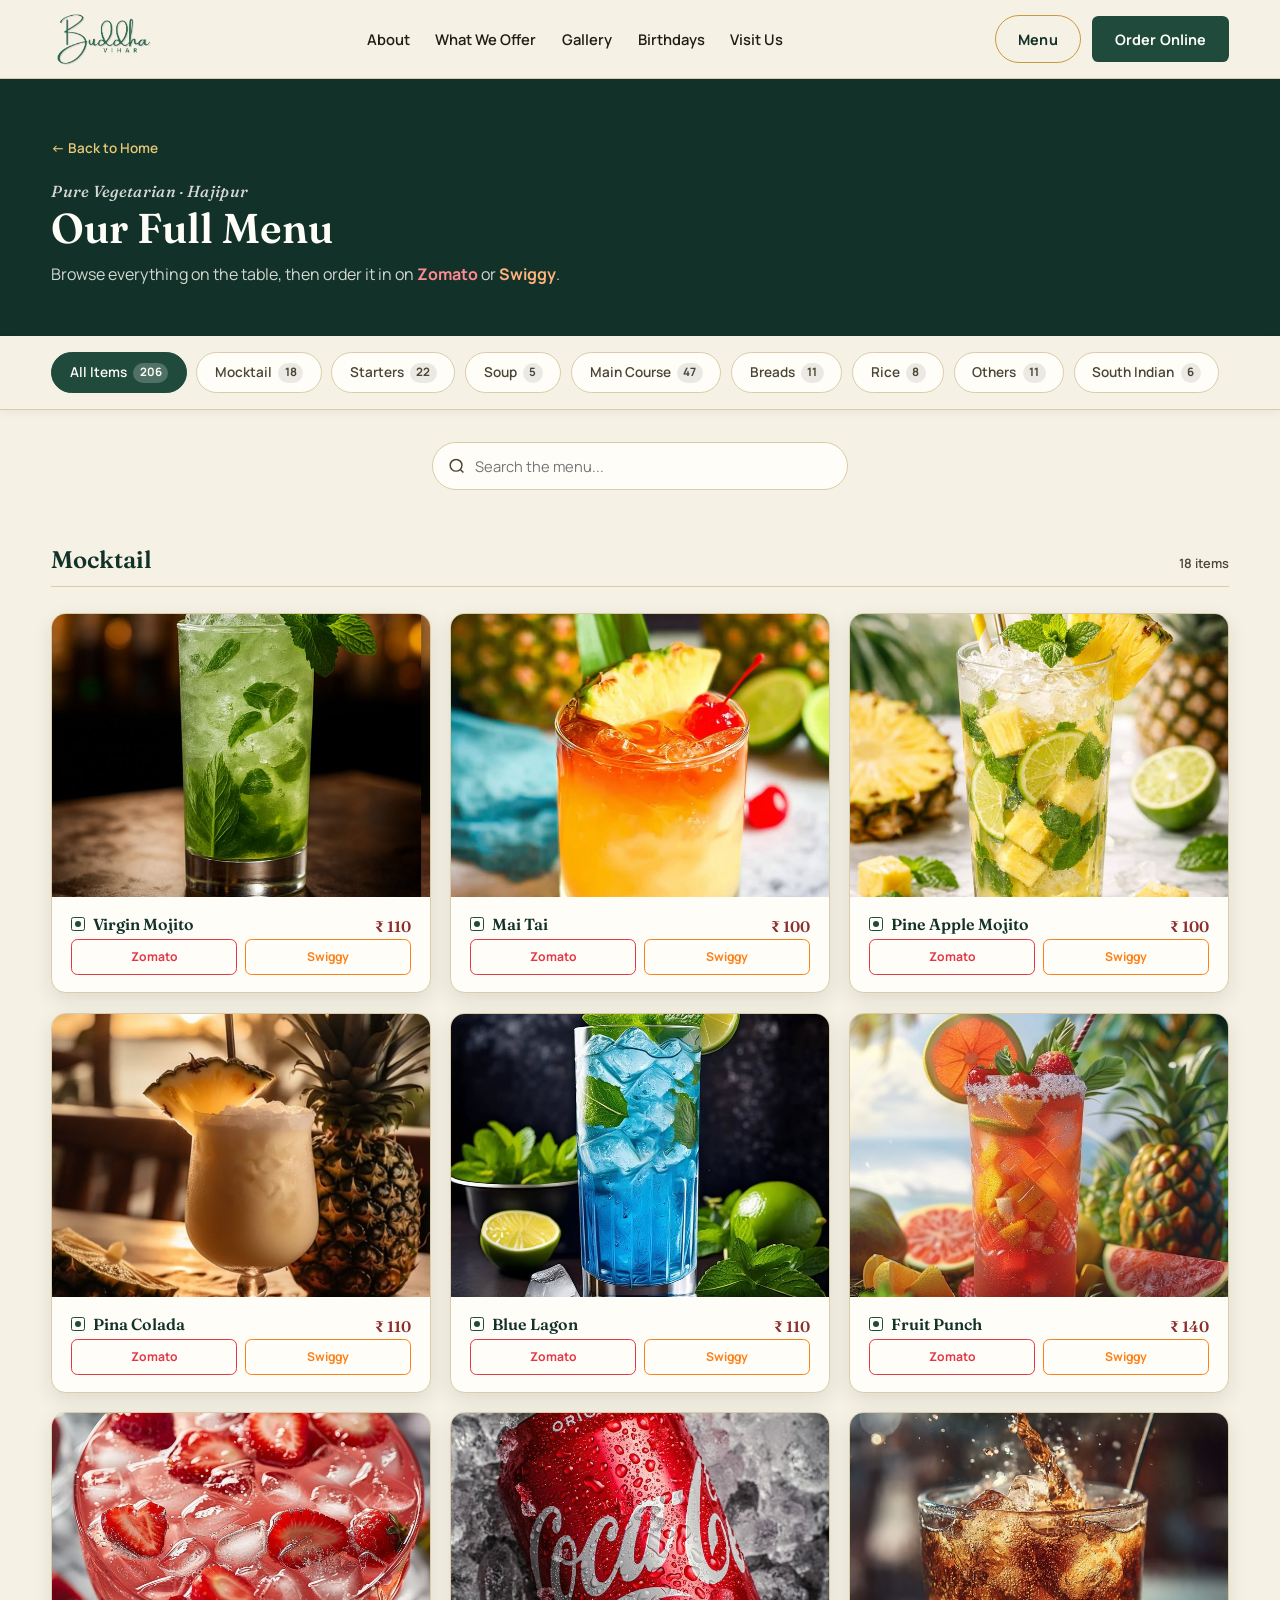
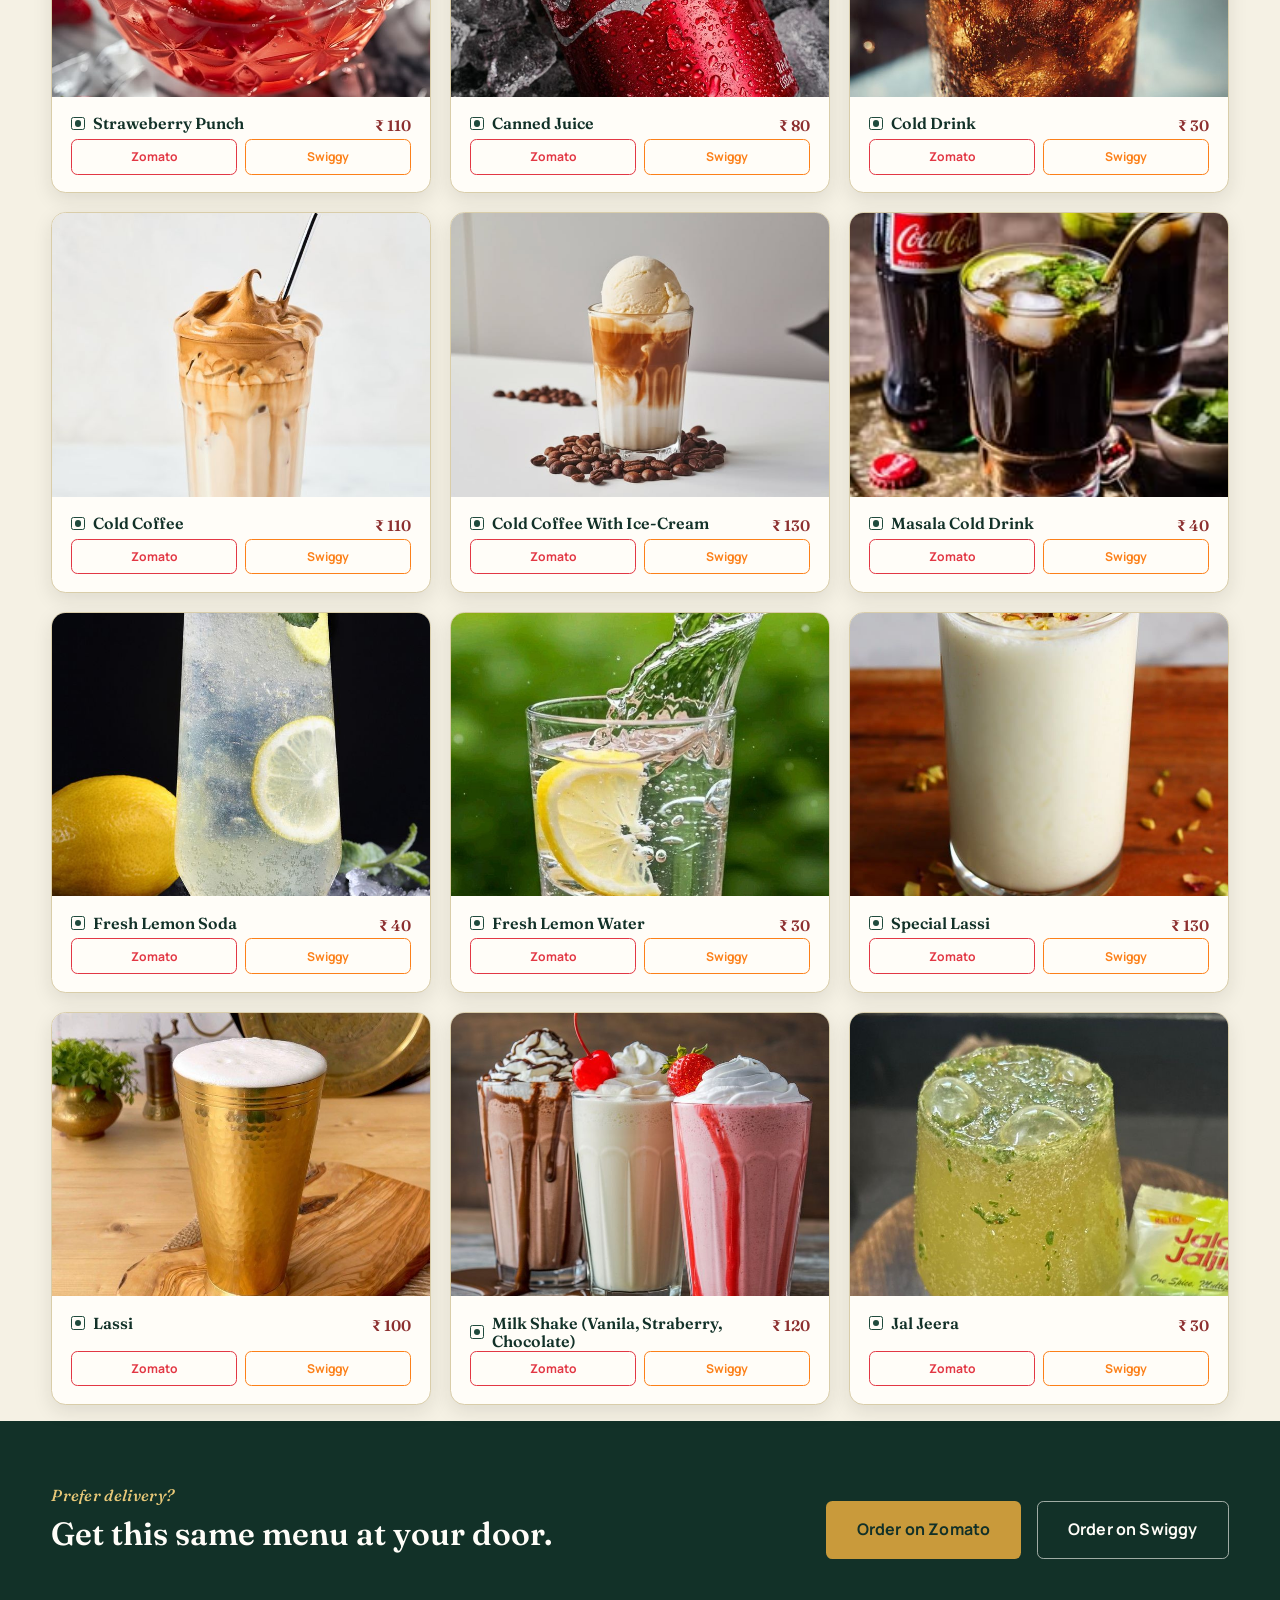
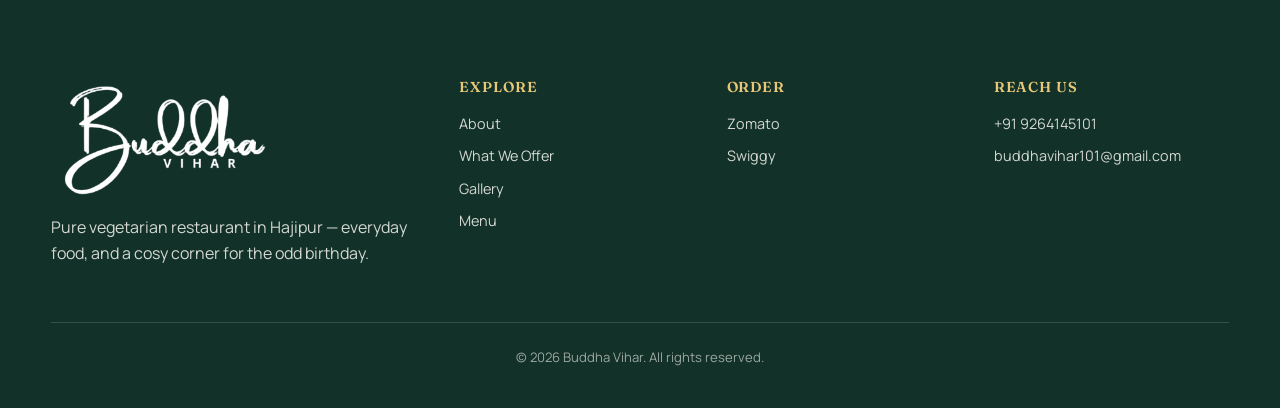
==== menu.html @ 3f9dd0a0 "added all folders and files" ====
<!DOCTYPE html>
<html lang="en">
<head>
  <meta charset="UTF-8">
  <meta name="viewport" content="width=device-width, initial-scale=1.0">

  <title>Menu | Buddha Vihar — Pure Vegetarian Restaurant, Hajipur</title>
  <meta name="description" content="Full menu at Buddha Vihar — mocktails, starters, soups, main course, breads, rice, South Indian, dosa, uttapam, Chinese, snacks and desserts. Order online on Zomato or Swiggy.">
  <link rel="canonical" href="https://www.buddhavihar.example.com/menu.html">
  <link rel="icon" type="image/png" href="icon.png"/>

  <link rel="preconnect" href="https://fonts.googleapis.com">
  <link rel="preconnect" href="https://fonts.gstatic.com" crossorigin>
  <link href="https://fonts.googleapis.com/css2?family=Fraunces:ital,opsz,wght@0,9..144,400;0,9..144,500;0,9..144,600;1,9..144,500&family=Manrope:wght@400;500;600;700;800&display=swap" rel="stylesheet">

  <link rel="stylesheet" href="style.css">
  <link rel="stylesheet" href="menu.css">
</head>
<body>

  <!-- ===================== HEADER / NAV ===================== -->
  <header class="site-header" id="siteHeader">
    <div class="container header-inner">
      <a href="index.html" class="brand" aria-label="Buddha Vihar home">
        <img src="Logo-bg.png" alt="Buddha Vihar logo" class="brand-logo">
      </a>

      <nav class="main-nav" id="mainNav" aria-label="Primary">
        <ul>
          <li><a href="index.html#about">About</a></li>
          <li><a href="index.html#offerings">What We Offer</a></li>
          <li><a href="index.html#gallery">Gallery</a></li>
          <li><a href="index.html#celebrations">Birthdays</a></li>
          <li><a href="index.html#visit">Visit Us</a></li>
        </ul>
      </nav>

      <div class="header-cta">
        <a href="table-menu.html" class="btn btn-menu"><span>Menu</span></a>
        <div class="order-dropdown">
          <button class="btn btn-order" id="orderToggle" aria-expanded="false" aria-controls="orderMenu">
            Order Online
          </button>
          <div class="order-menu" id="orderMenu">
            <a href="https://zomato.onelink.me/xqzv/i8a44abj" target="_blank" rel="noopener" class="order-link zomato">Order on Zomato</a>
            <a href="https://www.swiggy.com/menu/722393?source=sharing" target="_blank" rel="noopener" class="order-link swiggy">Order on Swiggy</a>
          </div>
        </div>
      </div>

      <button class="nav-toggle" id="navToggle" aria-label="Toggle menu" aria-expanded="false" aria-controls="mainNav">
        <span></span><span></span><span></span>
      </button>
    </div>
  </header>

  <div class="menu-page">

    <!-- ===================== MENU HERO ===================== -->
    <div class="menu-hero">
      <div class="container">
        <a href="index.html" class="menu-hero-back">&larr; Back to Home</a>
        <p class="eyebrow eyebrow-light">Pure Vegetarian &middot; Hajipur</p>
        <h1>Our Full Menu</h1>
        <p>Browse everything on the table, then order it in on <strong class="text-zomato">Zomato</strong> or <strong class="text-swiggy">Swiggy</strong>.</p>
      </div>
    </div>

    <!-- ===================== CATEGORY TABS ===================== -->
    <div class="cat-tabs-wrap">
      <div class="container">
        <div class="cat-tabs" id="catTabs" role="tablist" aria-label="Menu categories">
          <button class="cat-tab active" data-cat="all" role="tab" aria-selected="true">
            All Items <span class="cat-tab-count" id="count-all"></span>
          </button>

          <button class="cat-tab" data-cat="mocktail" role="tab" aria-selected="false">
            Mocktail <span class="cat-tab-count" id="count-mocktail"></span>
          </button>

          <button class="cat-tab" data-cat="starters" role="tab" aria-selected="false">
            Starters <span class="cat-tab-count" id="count-starters"></span>
          </button>

          <button class="cat-tab" data-cat="soup" role="tab" aria-selected="false">
            Soup <span class="cat-tab-count" id="count-soup"></span>
          </button>

          <button class="cat-tab" data-cat="main" role="tab" aria-selected="false">
            Main Course <span class="cat-tab-count" id="count-main"></span>
          </button>

          <button class="cat-tab" data-cat="breads" role="tab" aria-selected="false">
            Breads <span class="cat-tab-count" id="count-breads"></span>
          </button>

          <button class="cat-tab" data-cat="rice" role="tab" aria-selected="false">
            Rice <span class="cat-tab-count" id="count-rice"></span>
          </button>

          <button class="cat-tab" data-cat="others" role="tab" aria-selected="false">
            Others <span class="cat-tab-count" id="count-others"></span>
          </button>

          <button class="cat-tab" data-cat="southindian" role="tab" aria-selected="false">
            South Indian <span class="cat-tab-count" id="count-southindian"></span>
          </button>

          <button class="cat-tab" data-cat="dosa" role="tab" aria-selected="false">
            Dosa <span class="cat-tab-count" id="count-dosa"></span>
          </button>

          <button class="cat-tab" data-cat="uttapam" role="tab" aria-selected="false">
            Uttapam <span class="cat-tab-count" id="count-uttapam"></span>
          </button>

          <button class="cat-tab" data-cat="chinese" role="tab" aria-selected="false">
            Chinese <span class="cat-tab-count" id="count-chinese"></span>
          </button>

          <button class="cat-tab" data-cat="snacks" role="tab" aria-selected="false">
            Snacks <span class="cat-tab-count" id="count-snacks"></span>
          </button>

          <button class="cat-tab" data-cat="desserts" role="tab" aria-selected="false">
            Desserts <span class="cat-tab-count" id="count-desserts"></span>
          </button>
        </div>
      </div>
    </div>

    <!-- ===================== SEARCH + CONTENT ===================== -->
    <div class="container">
      <div class="menu-controls">
        <div class="menu-search-wrap">
          <svg viewBox="0 0 24 24" fill="none" stroke="currentColor" stroke-width="2" aria-hidden="true">
            <circle cx="11" cy="11" r="8"/><line x1="21" y1="21" x2="16.65" y2="16.65"/>
          </svg>
          <input type="search" id="menuSearch" placeholder="Search the menu..." autocomplete="off">
        </div>
      </div>

      <div id="noResults" class="no-results">
        <div class="no-results-emoji">🔍</div>
        <h3>Nothing found</h3>
        <p>Try a different keyword</p>
      </div>

      <!-- ════ MOCKTAIL ════ -->
      <section class="cat-section visible" data-section="mocktail" aria-label="Mocktail section">
        <div class="cat-section-head">
          <h2 class="cat-section-title">Mocktail</h2>
          <span class="cat-section-count" id="section-count-mocktail"></span>
        </div>
        <div class="menu-grid" id="grid-mocktail"></div>
      </section>

      <!-- ════ STARTERS ════ -->
      <section class="cat-section" data-section="starters" aria-label="Starters section">
        <div class="cat-section-head">
          <h2 class="cat-section-title">Starters</h2>
          <span class="cat-section-count" id="section-count-starters"></span>
        </div>
        <div class="menu-grid" id="grid-starters"></div>
      </section>

      <!-- ════ SOUP ════ -->
      <section class="cat-section" data-section="soup" aria-label="Soup section">
        <div class="cat-section-head">
          <h2 class="cat-section-title">Soup</h2>
          <span class="cat-section-count" id="section-count-soup"></span>
        </div>
        <div class="menu-grid" id="grid-soup"></div>
      </section>

      <!-- ════ MAIN COURSE ════ -->
      <section class="cat-section" data-section="main" aria-label="Main Course section">
        <div class="cat-section-head">
          <h2 class="cat-section-title">Main Course</h2>
          <span class="cat-section-count" id="section-count-main"></span>
        </div>
        <div class="menu-grid" id="grid-main"></div>
      </section>

      <!-- ════ BREADS ════ -->
      <section class="cat-section" data-section="breads" aria-label="Breads section">
        <div class="cat-section-head">
          <h2 class="cat-section-title">Breads</h2>
          <span class="cat-section-count" id="section-count-breads"></span>
        </div>
        <div class="menu-grid" id="grid-breads"></div>
      </section>

      <!-- ════ RICE ════ -->
      <section class="cat-section" data-section="rice" aria-label="Rice section">
        <div class="cat-section-head">
          <h2 class="cat-section-title">Rice</h2>
          <span class="cat-section-count" id="section-count-rice"></span>
        </div>
        <div class="menu-grid" id="grid-rice"></div>
      </section>

      <!-- ════ OTHERS ════ -->
      <section class="cat-section" data-section="others" aria-label="Others section">
        <div class="cat-section-head">
          <h2 class="cat-section-title">Others</h2>
          <span class="cat-section-count" id="section-count-others"></span>
        </div>
        <div class="menu-grid" id="grid-others"></div>
      </section>

      <!-- ════ SOUTH INDIAN ════ -->
      <section class="cat-section" data-section="southindian" aria-label="South Indian section">
        <div class="cat-section-head">
          <h2 class="cat-section-title">South Indian</h2>
          <span class="cat-section-count" id="section-count-southindian"></span>
        </div>
        <div class="menu-grid" id="grid-southindian"></div>
      </section>

      <!-- ════ DOSA ════ -->
      <section class="cat-section" data-section="dosa" aria-label="Dosa section">
        <div class="cat-section-head">
          <h2 class="cat-section-title">Dosa</h2>
          <span class="cat-section-count" id="section-count-dosa"></span>
        </div>
        <div class="menu-grid" id="grid-dosa"></div>
      </section>

      <!-- ════ UTTAPAM ════ -->
      <section class="cat-section" data-section="uttapam" aria-label="Uttapam section">
        <div class="cat-section-head">
          <h2 class="cat-section-title">Uttapam</h2>
          <span class="cat-section-count" id="section-count-uttapam"></span>
        </div>
        <div class="menu-grid" id="grid-uttapam"></div>
      </section>

      <!-- ════ CHINESE ════ -->
      <section class="cat-section" data-section="chinese" aria-label="Chinese section">
        <div class="cat-section-head">
          <h2 class="cat-section-title">Chinese</h2>
          <span class="cat-section-count" id="section-count-chinese"></span>
        </div>
        <div class="menu-grid" id="grid-chinese"></div>
      </section>

      <!-- ════ SNACKS ════ -->
      <section class="cat-section" data-section="snacks" aria-label="Snacks section">
        <div class="cat-section-head">
          <h2 class="cat-section-title">Snacks</h2>
          <span class="cat-section-count" id="section-count-snacks"></span>
        </div>
        <div class="menu-grid" id="grid-snacks"></div>
      </section>

      <!-- ════ DESSERTS ════ -->
      <section class="cat-section" data-section="desserts" aria-label="Desserts section">
        <div class="cat-section-head">
          <h2 class="cat-section-title">Desserts</h2>
          <span class="cat-section-count" id="section-count-desserts"></span>
        </div>
        <div class="menu-grid" id="grid-desserts"></div>
      </section>

    </div><!-- /container -->

    <!-- ===================== ORDER CTA ===================== -->
    <section class="cta-band">
      <div class="container cta-band-inner">
        <div>
          <p class="eyebrow eyebrow-light">Prefer delivery?</p>
          <h2>Get this same menu at your door.</h2>
        </div>
        <div class="order-buttons">
          <a href="https://zomato.onelink.me/xqzv/i8a44abj" target="_blank" rel="noopener" class="btn btn-gold btn-lg">Order on Zomato</a>
          <a href="https://www.swiggy.com/menu/722393?source=sharing" target="_blank" rel="noopener" class="btn btn-ghost btn-lg">Order on Swiggy</a>
        </div>
      </div>
    </section>

  </div><!-- /menu-page -->

  <!-- ===================== FOOTER ===================== -->
  <footer class="site-footer">
    <div class="container footer-grid">
      <div>
        <img src="Logo-bg.png" alt="Buddha Vihar logo" class="footer-logo">
        <p>Pure vegetarian restaurant in Hajipur &mdash; everyday food, and a cosy corner for the odd birthday.</p>
      </div>
      <div>
        <h4>Explore</h4>
        <ul>
          <li><a href="index.html#about">About</a></li>
          <li><a href="index.html#offerings">What We Offer</a></li>
          <li><a href="index.html#gallery">Gallery</a></li>
          <li><a href="menu.html">Menu</a></li>
        </ul>
      </div>
      <div>
        <h4>Order</h4>
        <ul>
          <li><a href="https://zomato.onelink.me/xqzv/i8a44abj" target="_blank" rel="noopener">Zomato</a></li>
          <li><a href="https://www.swiggy.com/menu/722393?source=sharing" target="_blank" rel="noopener">Swiggy</a></li>
        </ul>
      </div>
      <div>
        <h4>Reach Us</h4>
        <ul>
          <li><a href="https://wa.me/919264145101" target="_blank" rel="noopener noreferrer" class="soc" aria-label="Chat with Buddha vihar on WhatsApp">+91 9264145101</a></li>
          <li><a href="mailto:buddhavihar101@gmail.com" class="soc" aria-label="Email Buddha vihar">buddhavihar101@gmail.com</a></li>
        </ul>
      </div>
    </div>
    <div class="container footer-bottom">
      <p>&copy; <span id="year"></span> Buddha Vihar. All rights reserved.</p>
    </div>
  </footer>

  <script src="script.js"></script>
  <script src="menu.js"></script>
</body>
</html>
---- style.css ----
/* ==========================================================================
   Buddha Vihar — Design Tokens
   ========================================================================== */
:root {
  /* Colour */
  --bg:            #F5F1E4;
  --bg-alt:        #ECE4CC;
  --ink:           #211D16;
  --ink-soft:      #4B4536;
  --green:         #1F4A3C;
  --green-dark:    #123128;
  --green-mid:     #2C6350;
  --gold:          #C99A3B;
  --gold-soft:     #E8C878;
  --maroon:        #8C2F2F;
  --line:          #D9CDA9;
  --white:         #FFFDF8;

  /* Type */
  --font-display: "Fraunces", serif;
  --font-body: "Manrope", sans-serif;

  /* Radius */
  --radius-sm: 0.4rem;
  --radius-md: 0.9rem;
  --radius-arch: 8rem 8rem 0.6rem 0.6rem;

  /* Shadow */
  --shadow-soft: 0 0.6rem 2rem rgba(18, 49, 40, 0.14);
  --shadow-card: 0 0.4rem 1.2rem rgba(33, 29, 22, 0.10);
}

/* ==========================================================================
   Reset
   ========================================================================== */
*, *::before, *::after { box-sizing: border-box; }
html { font-size: 100%; scroll-behavior: smooth; overflow-x: hidden; width: 100%; }
body {
  margin: 0;
  background: var(--bg);
  color: var(--ink);
  font-family: var(--font-body);
  font-size: 1rem;
  line-height: 1.6;
  -webkit-font-smoothing: antialiased;
  overflow-x: hidden;
  width: 100%;
}
img { max-width: 100%; display: block; }
ul { list-style: none; margin: 0; padding: 0; }
a { color: inherit; text-decoration: none; }
button { font: inherit; cursor: pointer; border: none; background: none; color: inherit; }
h1, h2, h3, h4 {
  font-family: var(--font-display);
  color: var(--green-dark);
  line-height: 1.15;
  margin: 0 0 0.75rem;
  font-weight: 600;
}
p { margin: 0 0 1rem; }
.container {
  width: min(75rem, 92%);
  margin-inline: auto;
}

/* Grid items default to min-width:auto, which lets an oversized child
   (image, iframe, long unbroken text) stretch its track past the
   viewport and force the whole page to scroll horizontally on mobile.
   Reset that on every direct grid child used across the site. */
.hero-grid > *,
.about-grid > *,
.order-grid > *,
.offer-grid > *,
.visit-details > *,
.footer-grid > *,
.cta-band-inner > *,
.header-inner > * {
  min-width: 0;
}

@media (prefers-reduced-motion: reduce) {
  * { animation-duration: 0.001ms !important; transition-duration: 0.001ms !important; scroll-behavior: auto !important; }
}

:focus-visible {
  outline: 0.15rem solid var(--gold);
  outline-offset: 0.2rem;
}

/* ==========================================================================
   Type helpers
   ========================================================================== */
.eyebrow {
  font-family: var(--font-display);
  font-style: italic;
  font-weight: 500;
  color: var(--maroon);
  letter-spacing: 0.02em;
  font-size: 1rem;
  margin-bottom: 0.5rem;
}
.eyebrow-light { color: var(--gold-soft); }
.eyebrow.center { text-align: center; }
.section-title {
  font-size: clamp(1.7rem, 1.2rem + 2vw, 2.6rem);
  max-width: 40rem;
}
.section-title.center { margin-inline: auto; text-align: center; }
.section-sub {
  max-width: 36rem;
  color: var(--ink-soft);
}
.section-sub.center { margin: 0 auto 2.5rem; text-align: center; }

/* ==========================================================================
   Buttons
   ========================================================================== */
.btn {
  display: inline-flex;
  align-items: center;
  justify-content: center;
  gap: 0.4rem;
  padding: 0.7rem 1.4rem;
  border-radius: var(--radius-sm);
  font-weight: 700;
  font-size: 0.9rem;
  letter-spacing: 0.01em;
  transition: transform 0.2s ease, box-shadow 0.2s ease, background 0.2s ease;
  white-space: nowrap;
}
.btn-lg { padding: 0.95rem 1.9rem; font-size: 1rem; }

/* Menu button — deliberately distinct: outlined gold pill, separate from order buttons */
.btn-menu {
  background: transparent;
  border: 0.1rem solid var(--gold);
  color: var(--green-dark);
  border-radius: 3rem;
  position: relative;
}
.btn-menu:hover { background: var(--gold); color: var(--white); transform: translateY(-0.1rem); }

.btn-order {
  background: var(--green);
  color: var(--white);
  border-radius: var(--radius-sm);
}
.btn-order:hover { background: var(--green-dark); box-shadow: var(--shadow-soft); }

.btn-ghost {
  border: 0.1rem solid rgba(255,253,248,0.6);
  color: var(--white);
}
.btn-ghost:hover { background: rgba(255,253,248,0.15); }

.btn-gold { background: var(--gold); color: var(--green-dark); }
.btn-gold:hover { background: var(--gold-soft); }

.btn-outline-zomato {
  border: 0.1rem solid #E23744;
  color: #E23744;
}
.btn-outline-zomato:hover { background: #E23744; color: var(--white); }
.btn-outline-swiggy {
  border: 0.1rem solid #FC8019;
  color: #FC8019;
}
.btn-outline-swiggy:hover { background: #FC8019; color: var(--white); }

/* ==========================================================================
   Header
   ========================================================================== */
.site-header {
  position: sticky;
  top: 0;
  z-index: 50;
  background: rgba(245, 241, 228, 0.92);
  backdrop-filter: blur(0.4rem);
  border-bottom: 0.06rem solid var(--line);
}
.header-inner {
  display: flex;
  align-items: center;
  justify-content: space-between;
  gap: 1rem;
  padding: 0.7rem 0;
}
.brand-logo { height: 3.5rem; width: auto; }

.main-nav ul {
  display: flex;
  gap: 1.6rem;
  font-weight: 600;
  font-size: 0.92rem;
}
.main-nav a { position: relative; padding: 0.3rem 0; }
.main-nav a::after {
  content: "";
  position: absolute;
  left: 0; right: 0; bottom: -0.15rem;
  height: 0.12rem;
  background: var(--gold);
  transform: scaleX(0);
  transform-origin: left;
  transition: transform 0.25s ease;
}
.main-nav a:hover::after { transform: scaleX(1); }

.header-cta { display: flex; align-items: center; gap: 0.7rem; }

.order-dropdown { position: relative; }
.order-menu {
  position: absolute;
  right: 0;
  top: calc(100% + 0.6rem);
  background: var(--white);
  border: 0.06rem solid var(--line);
  border-radius: var(--radius-sm);
  box-shadow: var(--shadow-soft);
  padding: 0.4rem;
  display: flex;
  flex-direction: column;
  min-width: 11rem;
  opacity: 0;
  visibility: hidden;
  transform: translateY(-0.4rem);
  transition: all 0.2s ease;
}
.order-dropdown.open .order-menu {
  opacity: 1; visibility: visible; transform: translateY(0);
}
.order-link {
  padding: 0.6rem 0.8rem;
  border-radius: var(--radius-sm);
  font-weight: 600;
  font-size: 0.88rem;
}
.order-link.zomato:hover { background: #FDEBEC; color: #E23744; }
.order-link.swiggy:hover { background: #FFF1E4; color: #FC8019; }

.nav-toggle {
  display: none;
  flex-direction: column;
  gap: 0.3rem;
  padding: 0.3rem;
}
.nav-toggle span {
  width: 1.5rem; height: 0.13rem;
  background: var(--green-dark);
  border-radius: 1rem;
  transition: transform 0.25s ease, opacity 0.25s ease;
}

/* ==========================================================================
   Hero — no background photo, solid brand colour + subtle pattern
   ========================================================================== */
.hero {
  position: relative;
  padding: 5.5rem 0 6rem;
  background: var(--green-dark);
  color: var(--white);
  overflow: hidden;
}
.hero-pattern {
  position: absolute;
  inset: 0;
  opacity: 0.5;
  background-image:
    radial-gradient(circle at 12% 20%, rgba(201, 154, 59, 0.16) 0, transparent 40%),
    radial-gradient(circle at 88% 82%, rgba(201, 154, 59, 0.14) 0, transparent 42%),
    repeating-linear-gradient(135deg, rgba(255,253,248,0.03) 0 0.06rem, transparent 0.06rem 1.6rem);
  pointer-events: none;
}
.hero-grid {
  position: relative;
  display: grid;
  grid-template-columns: 1.15fr 0.85fr;
  gap: 3rem;
  align-items: center;
}
.hero-content { max-width: 34rem; }
.hero h1 {
  color: var(--white);
  font-size: clamp(2.1rem, 1.5rem + 2.6vw, 3.2rem);
}
.hero h1 em { color: var(--gold-soft); font-style: italic; }
.hero-sub { color: rgba(255,253,248,0.82); }
.hero-actions { display: flex; gap: 1rem; flex-wrap: wrap; margin-top: 1.2rem; }
.hero .btn-menu { background: var(--gold); border-color: var(--gold); color: var(--green-dark); }
.hero .btn-menu:hover { background: var(--gold-soft); }
.hero-media {
  justify-self: center;
  width: min(20rem, 100%);
  border: 0.25rem solid var(--gold);
}

/* ==========================================================================
   About
   ========================================================================== */
.about { padding: 5.5rem 0; }
.about-grid {
  display: grid;
  grid-template-columns: 0.9fr 1.1fr;
  gap: 3.5rem;
  align-items: center;
}
.arch-frame {
  border-radius: var(--radius-arch);
  overflow: hidden;
  box-shadow: var(--shadow-card);
  border: 0.3rem solid var(--white);
  outline: 0.1rem solid var(--line);
}
.arch-frame img { width: 100%; height: 100%; object-fit: cover; aspect-ratio: 4/5; }

.about-stats {
  display: flex;
  gap: 2rem;
  margin-top: 2rem;
  flex-wrap: wrap;
  border-top: 0.06rem solid var(--line);
  padding-top: 1.5rem;
}
.about-stats li { display: flex; flex-direction: column; }
.stat-num {
  font-family: var(--font-display);
  font-size: 1.4rem;
  color: var(--maroon);
  font-weight: 600;
}
.stat-label { font-size: 0.82rem; color: var(--ink-soft); }

/* ==========================================================================
   Offerings
   ========================================================================== */
.offerings { padding: 5.5rem 0; background: var(--bg-alt); }
.offer-grid {
  display: grid;
  grid-template-columns: repeat(4, 1fr);
  gap: 1.6rem;
  margin-top: 3rem;
}
.offer-card {
  background: var(--white);
  border-radius: var(--radius-md);
  overflow: hidden;
  box-shadow: var(--shadow-card);
  transition: transform 0.25s ease, box-shadow 0.25s ease;
}
.offer-card:hover { transform: translateY(-0.3rem); box-shadow: var(--shadow-soft); }
.offer-img { aspect-ratio: 4/3; overflow: hidden; }
.offer-img img { width: 100%; height: 100%; object-fit: cover; transition: transform 0.4s ease; }
.offer-card:hover .offer-img img { transform: scale(1.06); }
.offer-card h3 { font-size: 1.05rem; padding: 1.2rem 1.2rem 0; }
.offer-card p { font-size: 0.88rem; color: var(--ink-soft); padding: 0 1.2rem 1.4rem; }

/* ==========================================================================
   Celebrations / Gallery strip
   ========================================================================== */
.celebrations { padding: 5.5rem 0 3rem; }
.celeb-strip {
  display: grid;
  grid-auto-flow: column;
  grid-auto-columns: minmax(13rem, 1fr);
  gap: 1rem;
  overflow-x: auto;
  padding: 0.5rem min(4%, 3rem) 1.5rem;
  scroll-snap-type: x proximity;
}
.celeb-item {
  scroll-snap-align: start;
  border-radius: var(--radius-md);
  overflow: hidden;
  aspect-ratio: 3/4;
  box-shadow: var(--shadow-card);
  position: relative;
}
.celeb-item img { width: 100%; height: 100%; object-fit: cover; transition: transform 0.4s ease; }
.celeb-item:hover img { transform: scale(1.08); }

.lightbox {
  position: fixed; inset: 0;
  background: rgba(18, 20, 15, 0.92);
  display: flex; align-items: center; justify-content: center;
  padding: 2rem;
  opacity: 0; visibility: hidden;
  transition: opacity 0.25s ease;
  z-index: 100;
}
.lightbox.open { opacity: 1; visibility: visible; }
.lightbox img { max-width: min(50rem, 92vw); max-height: 85vh; border-radius: var(--radius-sm); }
.lightbox-close {
  position: absolute; top: 1.5rem; right: 1.8rem;
  color: var(--white); font-size: 2rem; line-height: 1;
}

/* ==========================================================================
   CTA band
   ========================================================================== */
.cta-band { background: var(--green-dark); color: var(--white); padding: 3.5rem 0; }
.cta-band-inner {
  display: flex;
  align-items: center;
  justify-content: space-between;
  flex-wrap: wrap;
  gap: 1.5rem;
}
.cta-band h2 { color: var(--white); font-size: clamp(1.4rem, 1.1rem + 1.4vw, 2rem); margin: 0; }

/* ==========================================================================
   Order Online
   ========================================================================== */
.order-online { padding: 5.5rem 0; }
.order-grid {
  display: grid;
  grid-template-columns: 1.1fr 0.9fr;
  gap: 3.5rem;
  align-items: center;
}
.order-buttons { display: flex; gap: 1rem; flex-wrap: wrap; margin-top: 1.5rem; }

/* ==========================================================================
   Visit / Map
   ========================================================================== */
.visit { padding: 5.5rem 0 0; background: var(--bg-alt); }
.map-wrap {
  width: 100%;
  height: 26rem;
  margin-top: 1rem;
  filter: grayscale(0.15) contrast(1.02);
}
.visit-details {
  display: grid;
  grid-template-columns: repeat(3, 1fr);
  gap: 1.5rem;
  padding-block: 3rem;
}
.visit-card {
  background: var(--white);
  border-radius: var(--radius-md);
  padding: 1.6rem;
  box-shadow: var(--shadow-card);
}
.visit-card h3 { font-size: 1rem; color: var(--maroon); margin-bottom: 0.5rem; }
.visit-card p { color: var(--ink-soft); font-size: 0.9rem; margin: 0; }

/* ==========================================================================
   Footer
   ========================================================================== */
.site-footer { background: var(--green-dark); color: rgba(255,253,248,0.82); padding: 4rem 0 1.5rem; }
.footer-logo { height: 7.5rem; margin-bottom: 1rem; filter: brightness(0) invert(1); }
.footer-grid {
  display: grid;
  grid-template-columns: 1.6fr 1fr 1fr 1fr;
  gap: 2rem;
  padding-bottom: 2.5rem;
  border-bottom: 0.06rem solid rgba(255,253,248,0.15);
}
.site-footer h4 { color: var(--gold-soft); font-size: 0.9rem; margin-bottom: 1rem; text-transform: uppercase; letter-spacing: 0.06em; }
.site-footer ul li { margin-bottom: 0.6rem; font-size: 0.9rem; }
.site-footer a:hover { color: var(--gold-soft); }
.footer-bottom { padding-top: 1.5rem; font-size: 0.82rem; text-align: center; opacity: 0.7; }

/* ==========================================================================
   Reveal on scroll
   ========================================================================== */
.reveal { opacity: 0; transform: translateY(1.2rem); transition: opacity 0.6s ease, transform 0.6s ease; }
.reveal.in-view { opacity: 1; transform: translateY(0); }

/* ==========================================================================
   Responsive
   ========================================================================== */
@media (max-width: 68rem) {
  .offer-grid { grid-template-columns: repeat(2, 1fr); }
}

@media (max-width: 56rem) {
  .main-nav { display: none; }
  .nav-toggle { display: flex; }
  .header-cta .btn-order span,
  .header-cta { gap: 0.5rem; }
  .about-grid, .order-grid, .hero-grid { grid-template-columns: 1fr; }
  .about-media { order: -1; }
  .hero-media { order: -1; width: min(14rem, 60%); }
  .hero-content { max-width: 100%; }
  .visit-details { grid-template-columns: 1fr; }

  .main-nav.open {
    display: block;
    position: absolute;
    top: 100%; left: 0; right: 0;
    background: var(--white);
    border-bottom: 0.06rem solid var(--line);
    box-shadow: var(--shadow-soft);
  }
  .main-nav.open ul {
    flex-direction: column;
    padding: 1.2rem min(6%, 2rem);
    gap: 1rem;
  }
}

@media (max-width: 40rem) {
  .offer-grid { grid-template-columns: 1fr; }
  .header-cta .btn-menu span { display: inline; }
  .header-cta { gap: 0.5rem; }
  .btn { padding: 0.6rem 1rem; font-size: 0.82rem; }
  .hero { min-height: 34rem; }
  .cta-band-inner { text-align: center; justify-content: center; }
}
---- menu.css ----
/* ==========================================================================
   Buddha Vihar — Menu page styles
   Relies on design tokens (colors, fonts, .btn, .eyebrow, .cta-band, etc.)
   already defined in style.css — this file only adds menu-specific pieces.
   ========================================================================== */

.menu-page { background: var(--bg); }

/* ---------- Menu hero ---------- */
.menu-hero {
  background: var(--green-dark);
  color: var(--white);
  padding: 3.5rem 0 3rem;
}
.menu-hero-back {
  display: inline-block;
  font-size: 0.85rem;
  font-weight: 600;
  color: var(--gold-soft);
  margin-bottom: 1.2rem;
}
.menu-hero-back:hover { text-decoration: underline; }
.menu-hero h1 {
  color: var(--white);
  font-size: clamp(1.8rem, 1.4rem + 1.8vw, 2.6rem);
  margin-bottom: 0.6rem;
}
.menu-hero p { color: rgba(255,253,248,0.82); margin: 0; }
.text-zomato { color: #FF8A93; }
.text-swiggy { color: #FFB27A; }

/* ---------- Category tabs ---------- */
.cat-tabs-wrap {
  position: sticky;
  top: 4.6rem;
  z-index: 40;
  background: var(--bg);
  border-bottom: 0.06rem solid var(--line);
  box-shadow: 0 0.2rem 0.6rem rgba(33,29,22,0.05);
}
.cat-tabs {
  display: flex;
  gap: 0.6rem;
  overflow-x: auto;
  padding: 1rem 0;
  scrollbar-width: thin;
}
.cat-tab {
  flex: none;
  display: inline-flex;
  align-items: center;
  gap: 0.4rem;
  padding: 0.55rem 1.1rem;
  border-radius: 3rem;
  border: 0.08rem solid var(--line);
  background: var(--white);
  font-weight: 600;
  font-size: 0.85rem;
  color: var(--ink-soft);
  white-space: nowrap;
  transition: background 0.2s ease, color 0.2s ease, border-color 0.2s ease;
}
.cat-tab:hover { border-color: var(--gold); color: var(--green-dark); }
.cat-tab.active {
  background: var(--green);
  border-color: var(--green);
  color: var(--white);
}
.cat-tab-count {
  font-size: 0.72rem;
  font-weight: 700;
  padding: 0.05rem 0.4rem;
  border-radius: 1rem;
  background: rgba(0,0,0,0.08);
}
.cat-tab.active .cat-tab-count { background: rgba(255,253,248,0.22); }

/* ---------- Search ---------- */
.menu-controls { padding: 2rem 0 0.5rem; }
.menu-search-wrap {
  position: relative;
  max-width: 26rem;
  margin: 0 auto;
}
.menu-search-wrap svg {
  position: absolute;
  left: 1rem; top: 50%;
  transform: translateY(-50%);
  width: 1.1rem; height: 1.1rem;
  color: var(--ink-soft);
}
.menu-search-wrap input {
  width: 100%;
  padding: 0.8rem 1rem 0.8rem 2.6rem;
  border-radius: 3rem;
  border: 0.08rem solid var(--line);
  background: var(--white);
  font-family: var(--font-body);
  font-size: 0.92rem;
  color: var(--ink);
}
.menu-search-wrap input:focus { border-color: var(--gold); outline: none; }

/* ---------- No results ---------- */
.no-results {
  display: none;
  text-align: center;
  padding: 4rem 1rem;
}
.no-results.show { display: block; }
.no-results-emoji { font-size: 2.2rem; margin-bottom: 0.8rem; }
.no-results h3 { margin-bottom: 0.3rem; }
.no-results p { color: var(--ink-soft); margin: 0; }

/* ---------- Category sections ---------- */
.cat-section { padding-top: 3rem; scroll-margin-top: 9rem; }
.cat-section:not(.visible) { display: none; }
.cat-section-head {
  display: flex;
  align-items: baseline;
  justify-content: space-between;
  border-bottom: 0.06rem solid var(--line);
  padding-bottom: 0.8rem;
  margin-bottom: 1.6rem;
}
.cat-section-title { margin: 0; font-size: 1.5rem; }
.cat-section-count { font-size: 0.8rem; color: var(--ink-soft); font-weight: 600; }

/* ---------- Item cards ---------- */
.menu-grid {
  display: grid;
  grid-template-columns: repeat(3, 1fr);
  gap: 1.2rem;
  padding-bottom: 1rem;
}
.menu-grid > * { min-width: 0; }
.menu-card {
  display: flex;
  flex-direction: column;
  background: var(--white);
  border: 0.06rem solid var(--line);
  border-radius: var(--radius-md);
  overflow: hidden;
  padding: 0;
  box-shadow: var(--shadow-card);
  transition: transform 0.2s ease, box-shadow 0.2s ease;
}
.menu-card:hover { transform: translateY(-0.2rem); box-shadow: var(--shadow-soft); }

/* ---------- Card image ---------- */
.menu-card-img-wrap {
  width: 100%;
  aspect-ratio: 4 / 3;
  overflow: hidden;
  background: var(--line);
}
.menu-card-img {
  width: 100%;
  height: 100%;
  object-fit: cover;
  display: block;
  transition: transform 0.3s ease;
}
.menu-card:hover .menu-card-img { transform: scale(1.05); }

.menu-card-body {
  padding: 1.1rem 1.2rem;
  display: flex;
  flex-direction: column;
  flex: 1;
}
.menu-card-head {
  display: flex;
  align-items: flex-start;
  justify-content: space-between;
  gap: 0.8rem;
}
.menu-card-name { display: flex; align-items: center; gap: 0.5rem; }
.veg-dot {
  flex: none;
  width: 0.85rem; height: 0.85rem;
  border: 0.1rem solid var(--green);
  border-radius: 0.15rem;
  display: inline-flex;
  align-items: center;
  justify-content: center;
}
.veg-dot::after {
  content: "";
  width: 0.4rem; height: 0.4rem;
  border-radius: 50%;
  background: var(--green);
}
.menu-card h3 { margin: 0; font-size: 1rem; }
.menu-price {
  font-family: var(--font-display);
  color: var(--maroon);
  font-weight: 600;
  white-space: nowrap;
  font-size: 0.95rem;
}
.menu-card p {
  font-size: 0.84rem;
  color: var(--ink-soft);
  margin: 0.5rem 0 0.9rem;
}
.menu-card-actions { display: flex; gap: 0.5rem; margin-top: auto; }
.mini-order {
  flex: 1;
  text-align: center;
  padding: 0.45rem 0.5rem;
  border-radius: var(--radius-sm);
  font-size: 0.76rem;
  font-weight: 700;
  border: 0.08rem solid transparent;
}
.mini-order.zomato { border-color: #E23744; color: #E23744; }
.mini-order.zomato:hover { background: #E23744; color: var(--white); }
.mini-order.swiggy { border-color: #FC8019; color: #FC8019; }
.mini-order.swiggy:hover { background: #FC8019; color: var(--white); }

/* ---------- Responsive ---------- */
@media (max-width: 62rem) {
  .menu-grid { grid-template-columns: repeat(2, 1fr); }
}
@media (max-width: 40rem) {
  .menu-grid { grid-template-columns: 1fr; }
  .cat-tabs-wrap { top: 3.9rem; }
  .menu-hero { padding: 2.8rem 0 2.2rem; }
}
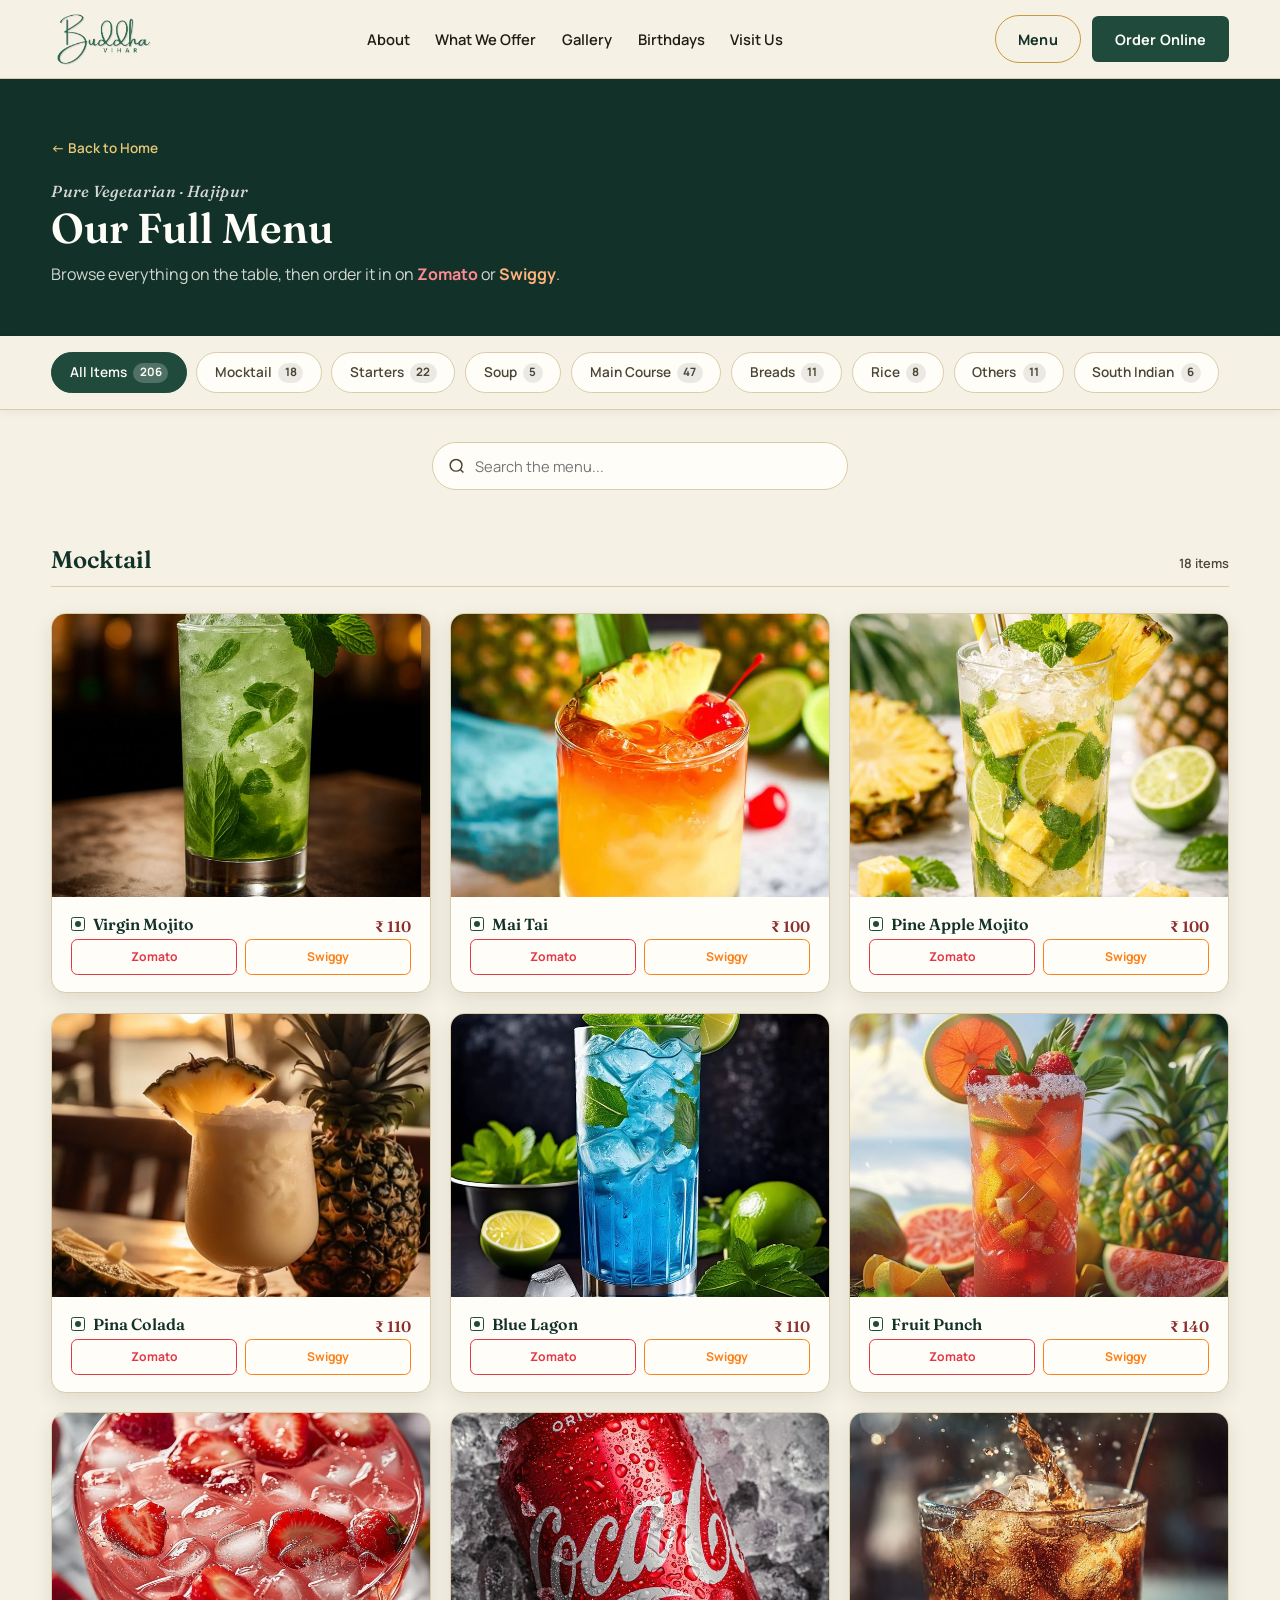
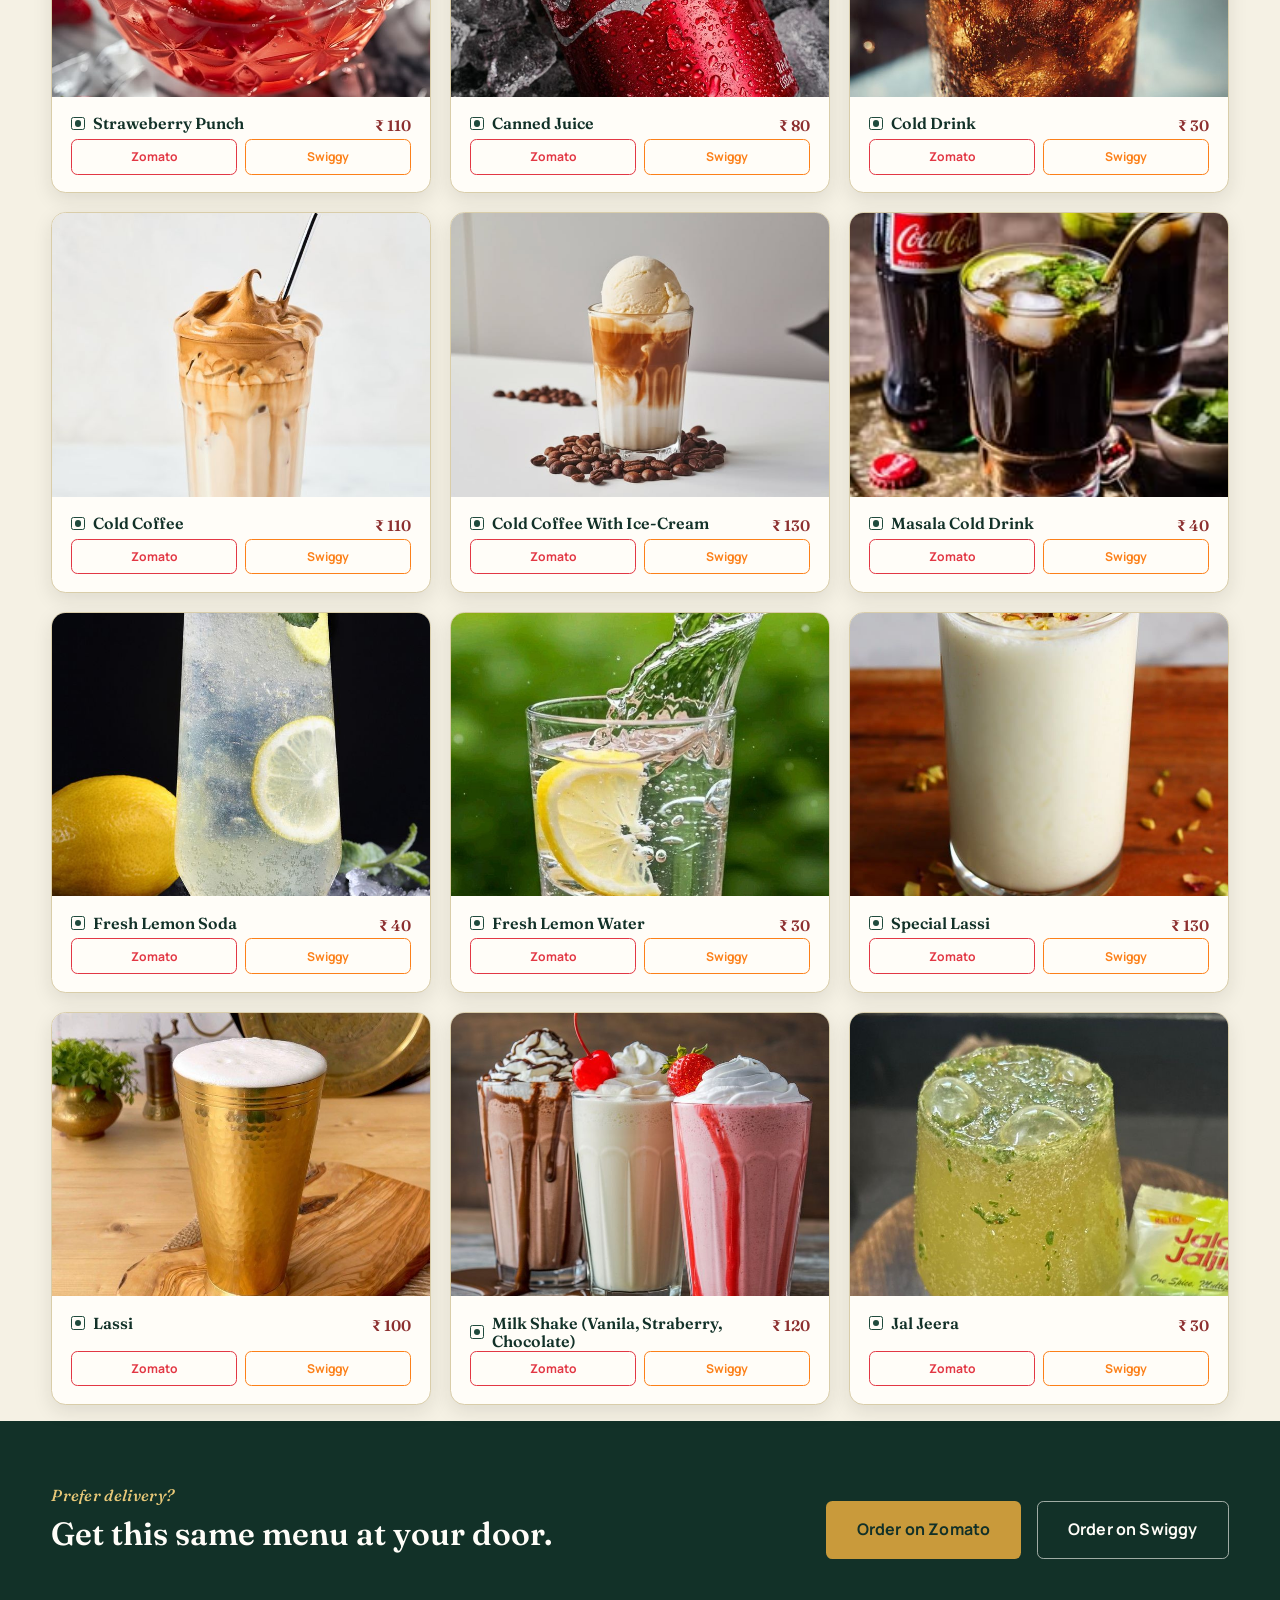
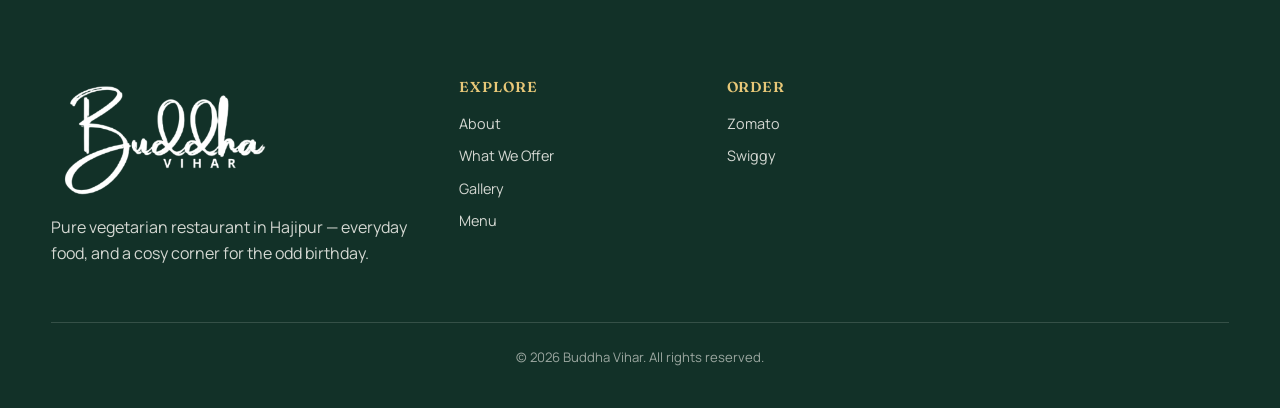
==== commit 7eb86cc8: "Update menu.html" ====
--- a/menu.html
+++ b/menu.html
@@ -304,13 +304,13 @@
           <li><a href="https://www.swiggy.com/menu/722393?source=sharing" target="_blank" rel="noopener">Swiggy</a></li>
         </ul>
       </div>
-      <div>
+      <!-- <div>
         <h4>Reach Us</h4>
         <ul>
           <li><a href="https://wa.me/919264145101" target="_blank" rel="noopener noreferrer" class="soc" aria-label="Chat with Buddha vihar on WhatsApp">+91 9264145101</a></li>
           <li><a href="mailto:buddhavihar101@gmail.com" class="soc" aria-label="Email Buddha vihar">buddhavihar101@gmail.com</a></li>
         </ul>
-      </div>
+      </div> -->
     </div>
     <div class="container footer-bottom">
       <p>&copy; <span id="year"></span> Buddha Vihar. All rights reserved.</p>
